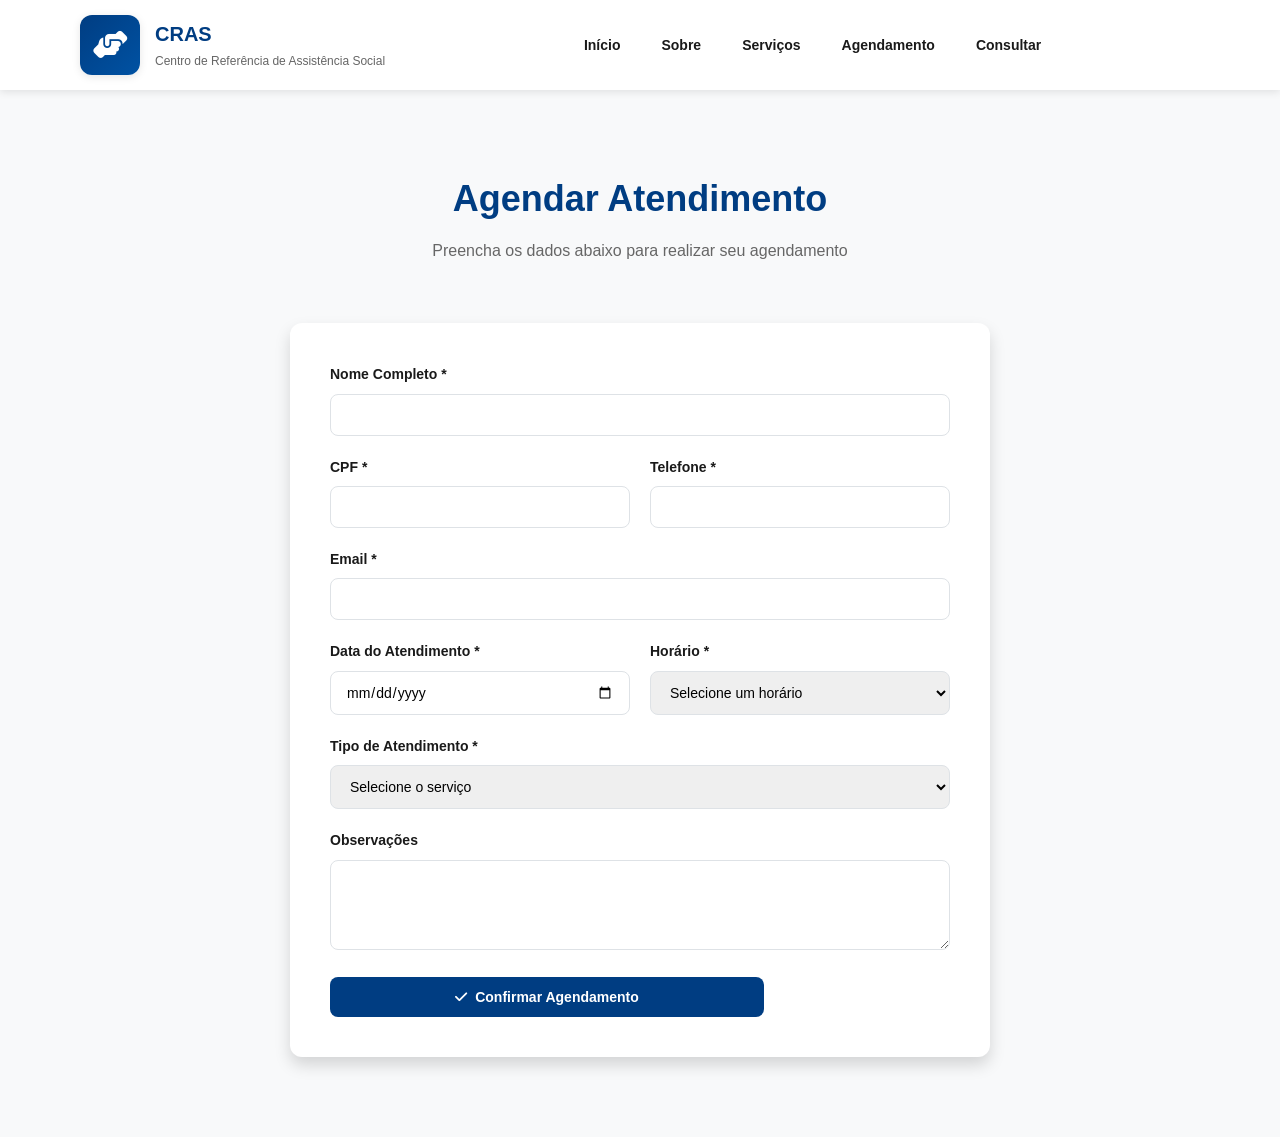
==== agendamento.html @ 46a053cc "Primeiro commit" ====
<!doctype html>
<html lang="pt-BR">
<head>
  <meta charset="utf-8" />
  <meta name="viewport" content="width=device-width, initial-scale=1" />
  <title>Agendamento - CRAS</title>
  <link rel="stylesheet" href="styles.css" />
  <link rel="stylesheet" href="https://cdnjs.cloudflare.com/ajax/libs/font-awesome/6.4.0/css/all.min.css">
</head>
<body>

<header class="header-principal">
  <div class="container-fluid header-content">

    <div class="logo-section">
      <div class="logo">
        <i class="fas fa-hands-helping"></i>
      </div>
      <div class="logo-text">
        <h1>CRAS</h1>
        <p>Centro de Referência de Assistência Social</p>
      </div>
    </div>

    <nav class="nav-principal">
      <a href="index.html" class="nav-link">Início</a>
      <a href="sobre.html" class="nav-link">Sobre</a>
      <a href="servicos.html" class="nav-link">Serviços</a>
      <a href="agendamento.html" class="nav-link active">Agendamento</a>
      <a href="consulta.html" class="nav-link">Consultar</a>
    </nav>

  </div>
</header>

<section class="agendamento">
  <div class="container-fluid">
    <div class="section-header">
      <h2>Agendar Atendimento</h2>
      <p>Preencha os dados abaixo para realizar seu agendamento</p>
    </div>

    <div class="form-agendamento" style="max-width:700px;margin:0 auto;">

      <form id="formAgendamento">

        <div class="form-group">
          <label for="nome">Nome Completo *</label>
          <input type="text" id="nome" name="nome" required>
        </div>

        <div class="form-row">
          <div class="form-group">
            <label for="cpf">CPF *</label>
            <input type="text" id="cpf" name="cpf" required>
          </div>

          <div class="form-group">
            <label for="telefone">Telefone *</label>
            <input type="tel" id="telefone" name="telefone" required>
          </div>
        </div>

        <div class="form-group">
          <label for="email">Email *</label>
          <input type="email" id="email" name="email" required>
        </div>

        <div class="form-row">
          <div class="form-group">
            <label for="data">Data do Atendimento *</label>
            <input type="date" id="data" name="data" required>
          </div>

          <div class="form-group">
            <label for="hora">Horário *</label>
            <select id="hora" name="hora" required>
              <option value="">Selecione um horário</option>
              <option value="08:00">08:00</option>
              <option value="09:00">09:00</option>
              <option value="10:00">10:00</option>
              <option value="14:00">14:00</option>
              <option value="15:00">15:00</option>
              <option value="16:00">16:00</option>
            </select>
          </div>
        </div>

        <div class="form-group">
          <label for="servico">Tipo de Atendimento *</label>
          <select id="servico" name="servico" required>
            <option value="">Selecione o serviço</option>
            <option value="cadastro">Cadastro Único</option>
            <option value="acompanhamento">Acompanhamento Familiar</option>
            <option value="educacao">Programa Educacional</option>
            <option value="encaminhamento">Encaminhamento</option>
          </select>
        </div>

        <div class="form-group">
          <label for="observacoes">Observações</label>
          <textarea id="observacoes" name="observacoes" rows="4"></textarea>
        </div>

        <button type="submit" class="btn btn-primary btn-block">
          <i class="fas fa-check"></i> Confirmar Agendamento
        </button>

      </form>

    </div>
  </div>
</section>

<script src="app.js"></script>
</body>
</html>
---- styles.css ----
/* ================== VARIÁVEIS E RESET ================== */
:root {
  --primary: #003d82;
  --primary-light: #0052a3;
  --secondary: #1a5490;
  --accent: #d4af37;
  --success: #28a745;
  --danger: #dc3545;
  --warning: #ffc107;
  --info: #17a2b8;
  
  --bg-light: #f8f9fa;
  --bg-white: #ffffff;
  --text-dark: #1a1a1a;
  --text-muted: #666666;
  --border-color: #dee2e6;
  --shadow: 0 2px 8px rgba(0, 0, 0, 0.1);
  --shadow-lg: 0 8px 16px rgba(0, 0, 0, 0.15);
  
  --font-primary: 'Segoe UI', Tahoma, Geneva, Verdana, sans-serif;
}

* {
  margin: 0;
  padding: 0;
  box-sizing: border-box;
}

html {
  scroll-behavior: smooth;
}

body {
  font-family: var(--font-primary);
  color: var(--text-dark);
  background-color: var(--bg-light);
  line-height: 1.6;
}

/* ================== CONTAINER ================== */
.container-fluid {
  max-width: 1200px;
  margin: 0 auto;
  padding: 0 20px;
}

/* ================== TOPBAR ================== */
.topbar {
  background-color: var(--primary);
  color: white;
  padding: 10px 0;
  font-size: 13px;
  border-bottom: 3px solid var(--accent);
}

.topbar {
  display: flex;
  justify-content: space-between;
  align-items: center;
  padding: 10px 40px;
}

.topbar-left,
.topbar-right {
  display: flex;
  gap: 25px;
  align-items: center;
}

.topbar-left span,
.topbar-right a {
  color: white;
  text-decoration: none;
  transition: color 0.3s;
}

.topbar-left span:hover,
.topbar-right a:hover {
  color: var(--accent);
}

.divider {
  color: rgba(255, 255, 255, 0.3);
}

.topbar i {
  margin-right: 5px;
}

@media (max-width: 768px) {
  .topbar {
    flex-direction: column;
    gap: 10px;
    padding: 10px 20px;
  }
  
  .topbar-left,
  .topbar-right {
    flex-wrap: wrap;
    gap: 15px;
  }
}

/* ================== HEADER PRINCIPAL ================== */
.header-principal {
  background-color: var(--bg-white);
  box-shadow: var(--shadow);
  position: sticky;
  top: 0;
  z-index: 100;
}

.header-principal .container-fluid {
  padding: 15px 40px;
}

.header-content {
  display: flex;
  justify-content: space-between;
  align-items: center;
  gap: 40px;
}

.logo-section {
  display: flex;
  align-items: center;
  gap: 15px;
  flex-shrink: 0;
}

.logo {
  width: 60px;
  height: 60px;
  background: linear-gradient(135deg, var(--primary) 0%, var(--primary-light) 100%);
  color: white;
  display: flex;
  align-items: center;
  justify-content: center;
  border-radius: 12px;
  font-size: 28px;
  box-shadow: var(--shadow);
}

.logo-text h1 {
  margin: 0;
  font-size: 20px;
  color: var(--primary);
  font-weight: 700;
}

.logo-text p {
  margin: 2px 0 0 0;
  font-size: 12px;
  color: var(--text-muted);
}

/* ================== NAVEGAÇÃO PRINCIPAL ================== */
.nav-principal {
  display: flex;
  gap: 5px;
  align-items: center;
  flex: 1;
  justify-content: center;
  flex-wrap: wrap;
}

.nav-link {
  text-decoration: none;
  color: var(--text-dark);
  padding: 12px 18px;
  border-radius: 8px;
  font-weight: 600;
  font-size: 14px;
  transition: all 0.3s;
  display: flex;
  align-items: center;
  gap: 6px;
  white-space: nowrap;
}

.nav-link:hover {
  background-color: var(--bg-light);
  color: var(--primary);
}

.nav-link.active {
  background-color: var(--primary);
  color: white;
}

.nav-link i {
  font-size: 16px;
}

/* ================== HEADER ACTIONS ================== */
.header-actions {
  display: flex;
  gap: 15px;
  align-items: center;
  flex-shrink: 0;
}

.btn-menu {
  display: none;
  background: none;
  border: none;
  font-size: 24px;
  cursor: pointer;
  color: var(--primary);
}

@media (max-width: 1024px) {
  .header-content {
    gap: 20px;
  }
  
  .nav-principal {
    gap: 0;
  }
  
  .nav-link {
    padding: 10px 14px;
    font-size: 13px;
  }
}

@media (max-width: 768px) {
  .header-content {
    flex-wrap: wrap;
    gap: 15px;
  }
  
  .nav-principal {
    display: none;
    width: 100%;
    flex-direction: column;
    gap: 0;
  }
  
  .nav-principal.mobile-active {
    display: flex;
  }
  
  .btn-menu {
    display: block;
  }
}

/* ================== BOTÕES ================== */
.btn {
  padding: 12px 5px;
  width: fit-content;
  border: none;
  border-radius: 8px;
  font-weight: 600;
  cursor: pointer;
  transition: all 0.3s;
  display: inline-flex;
  align-items: center;
  gap: 8px;
  font-family: var(--font-primary);
  font-size: 14px;
}

.btn-primary {
  background-color: var(--primary);
  color: white;
}

.btn-primary:hover {
  background-color: var(--primary-light);
  box-shadow: var(--shadow-lg);
  transform: translateY(-2px);
}

.btn-secondary {
  background-color: transparent;
  color: white;
  border: 2px solid white;
}

.btn-secondary:hover {
  background-color: rgba(255, 255, 255, 0.1);
}

.btn-lg {
  padding: 14px 32px;
  font-size: 16px;
}

.btn-block {
  width: 70%;
  justify-content: center;
}

/* ================== HERO SECTION ================== */
.hero {
  background: linear-gradient(135deg, var(--primary) 0%, var(--primary-light) 100%),
              url('https://images.unsplash.com/photo-1552664730-d307ca884978?w=1200');
  background-size: cover;
  background-position: center;
  background-attachment: fixed;
  color: white;
  padding: 100px 40px;
  position: relative;
  overflow: hidden;
}

.hero-overlay {
  position: absolute;
  inset: 0;
  background: rgba(0, 61, 130, 0.85);
}

.hero-content {
  position: relative;
  z-index: 2;
  max-width: 600px;
}

.hero h2 {
  font-size: 48px;
  font-weight: 700;
  margin-bottom: 15px;
  line-height: 1.2;
}

.hero p {
  font-size: 20px;
  margin-bottom: 30px;
  line-height: 1.5;
  opacity: 0.95;
}

.hero-buttons {
  display: flex;
  gap: 15px;
  flex-wrap: wrap;
}

@media (max-width: 768px) {
  .hero {
    padding: 60px 20px;
  }
  
  .hero h2 {
    font-size: 36px;
  }
  
  .hero p {
    font-size: 16px;
  }
  
  .hero-buttons {
    flex-direction: column;
  }
  
  .btn-lg {
    width: 100%;
  }
}

/* ================== SEÇÃO SERVIÇOS ================== */
.servicos {
  padding: 80px 40px;
  background-color: var(--bg-white);
}

.section-header {
  text-align: center;
  margin-bottom: 60px;
}

.section-header h2 {
  font-size: 36px;
  color: var(--primary);
  margin-bottom: 10px;
  font-weight: 700;
}

.section-header p {
  font-size: 16px;
  color: var(--text-muted);
}

.servicos-grid {
  display: grid;
  grid-template-columns: repeat(auto-fit, minmax(280px, 1fr));
  gap: 30px;
  margin-bottom: 40px;
}

.servico-card {
  background-color: var(--bg-light);
  padding: 30px;
  border-radius: 12px;
  text-align: center;
  transition: all 0.3s;
  border: 1px solid var(--border-color);
}

.servico-card:hover {
  transform: translateY(-8px);
  box-shadow: var(--shadow-lg);
  background-color: var(--bg-white);
}

.servico-icon {
  width: 70px;
  height: 70px;
  background-color: var(--primary);
  color: white;
  border-radius: 12px;
  display: flex;
  align-items: center;
  justify-content: center;
  margin: 0 auto 20px;
  font-size: 32px;
}

.servico-card h3 {
  font-size: 18px;
  color: var(--primary);
  margin-bottom: 12px;
  font-weight: 700;
}

.servico-card p {
  color: var(--text-muted);
  font-size: 14px;
  margin-bottom: 20px;
  line-height: 1.6;
}

.link-mais {
  color: var(--primary);
  text-decoration: none;
  font-weight: 600;
  transition: color 0.3s;
}

.link-mais:hover {
  color: var(--primary-light);
}

/* ================== AGENDAMENTO ================== */
.agendamento {
  padding: 80px 40px;
  background-color: var(--bg-light);
}

.agendamento-wrapper {
  display: grid;
  grid-template-columns: 1fr 1fr;
  gap: 60px;
  align-items: start;
}

.agendamento-info h2 {
  font-size: 32px;
  color: var(--primary);
  margin-bottom: 10px;
  font-weight: 700;
}

.agendamento-info > p {
  color: var(--text-muted);
  margin-bottom: 40px;
  font-size: 16px;
}

.info-items {
  display: flex;
  flex-direction: column;
  gap: 25px;
}

.info-item {
  display: flex;
  gap: 20px;
}

.info-item i {
  width: 50px;
  height: 50px;
  background-color: var(--primary);
  color: white;
  border-radius: 10px;
  display: flex;
  align-items: center;
  justify-content: center;
  flex-shrink: 0;
  font-size: 20px;
}

.info-item h4 {
  margin: 0 0 5px 0;
  color: var(--primary);
  font-size: 16px;
}

.info-item p {
  margin: 0;
  color: var(--text-muted);
  font-size: 14px;
}

/* ================== FORMULÁRIO ================== */
.form-agendamento {
  background-color: var(--bg-white);
  padding: 40px;
  border-radius: 12px;
  box-shadow: var(--shadow-lg);
}

.form-group {
  margin-bottom: 20px;
}

.form-group label {
  display: block;
  margin-bottom: 8px;
  font-weight: 600;
  color: var(--text-dark);
  font-size: 14px;
}

.form-group input,
.form-group select,
.form-group textarea {
  width: 100%;
  padding: 12px 15px;
  border: 1px solid var(--border-color);
  border-radius: 8px;
  font-family: var(--font-primary);
  font-size: 14px;
  transition: border-color 0.3s;
}

.form-group input:focus,
.form-group select:focus,
.form-group textarea:focus {
  outline: none;
  border-color: var(--primary);
  box-shadow: 0 0 0 3px rgba(0, 61, 130, 0.1);
}

.form-row {
  display: grid;
  grid-template-columns: 1fr 1fr;
  gap: 20px;
}

.form-group textarea {
  resize: vertical;
  font-family: var(--font-primary);
}

@media (max-width: 768px) {
  .agendamento-wrapper {
    grid-template-columns: 1fr;
    gap: 40px;
  }
  
  .form-row {
    grid-template-columns: 1fr;
  }
}

/* ================== AVISOS ================== */
.avisos {
  padding: 80px 40px;
  background-color: var(--bg-white);
}

.avisos-grid {
  display: grid;
  grid-template-columns: repeat(auto-fit, minmax(300px, 1fr));
  gap: 30px;
}

.aviso-card {
  background-color: var(--bg-light);
  padding: 30px;
  border-radius: 12px;
  border-left: 5px solid var(--primary);
  transition: all 0.3s;
}

.aviso-card:hover {
  transform: translateY(-5px);
  box-shadow: var(--shadow-lg);
}

.aviso-destaque {
  background-color: linear-gradient(135deg, rgba(0, 61, 130, 0.05), rgba(0, 82, 163, 0.05));
  border-left-color: var(--accent);
}

.aviso-tag {
  display: inline-block;
  background-color: var(--primary);
  color: white;
  padding: 5px 12px;
  border-radius: 20px;
  font-size: 12px;
  font-weight: 600;
  margin-bottom: 15px;
}

.aviso-destaque .aviso-tag {
  background-color: var(--accent);
  color: var(--primary);
}

.aviso-card h3 {
  color: var(--primary);
  margin: 0 0 10px 0;
  font-size: 18px;
  font-weight: 700;
}

.aviso-card p {
  color: var(--text-muted);
  margin: 0 0 15px 0;
  font-size: 14px;
  line-height: 1.6;
}

/* ================== RODAPÉ ================== */
.footer {
  background-color: var(--primary);
  color: white;
  padding: 50px 40px 20px;
  margin-top: 40px;
}

.footer-content {
  display: grid;
  grid-template-columns: repeat(auto-fit, minmax(250px, 1fr));
  gap: 40px;
  margin-bottom: 30px;
  padding-bottom: 30px;
  border-bottom: 1px solid rgba(255, 255, 255, 0.1);
}

.footer-section h4 {
  font-size: 16px;
  margin-bottom: 15px;
  font-weight: 700;
}

.footer-section p {
  color: rgba(255, 255, 255, 0.8);
  font-size: 14px;
  margin-bottom: 10px;
}

.footer-section ul {
  list-style: none;
}

.footer-section ul li {
  margin-bottom: 8px;
}

.footer-section a {
  color: rgba(255, 255, 255, 0.8);
  text-decoration: none;
  transition: color 0.3s;
  font-size: 14px;
}

.footer-section a:hover {
  color: var(--accent);
}

.footer-social {
  display: flex;
  gap: 15px;
}

.footer-social a {
  width: 40px;
  height: 40px;
  background-color: rgba(255, 255, 255, 0.1);
  border-radius: 50%;
  display: flex;
  align-items: center;
  justify-content: center;
  font-size: 18px;
  transition: all 0.3s;
}

.footer-social a:hover {
  background-color: var(--accent);
  color: var(--primary);
  transform: translateY(-3px);
}

.footer-bottom {
  text-align: center;
  padding-top: 20px;
  color: rgba(255, 255, 255, 0.7);
  font-size: 13px;
}

/* ================== RESPONSIVIDADE ================== */
@media (max-width: 1024px) {
  .header-principal .container-fluid {
    padding: 12px 20px;
  }
  
  .hero {
    padding: 70px 20px;
  }
  
  .servicos,
  .agendamento,
  .avisos,
  .footer {
    padding: 60px 20px;
  }
  
  .section-header h2 {
    font-size: 28px;
  }
}

@media (max-width: 768px) {
  .topbar {
    padding: 10px 20px;
    font-size: 12px;
  }
  
  .logo-section {
    gap: 10px;
  }
  
  .logo {
    width: 50px;
    height: 50px;
    font-size: 24px;
  }
  
  .logo-text h1 {
    font-size: 18px;
  }
  
  .header-actions {
    gap: 10px;
  }
  
  .hero {
    padding: 50px 20px;
  }
  
  .hero h2 {
    font-size: 28px;
  }
  
  .servicos,
  .agendamento,
  .avisos,
  .footer {
    padding: 40px 20px;
  }
  
  .section-header h2 {
    font-size: 24px;
  }
  
  .form-agendamento {
    padding: 25px;
  }
  
  .footer-content {
    gap: 30px;
  }
}

/* ================== UTILITÁRIOS ================== */
.active {
  border-color: var(--primary);
}
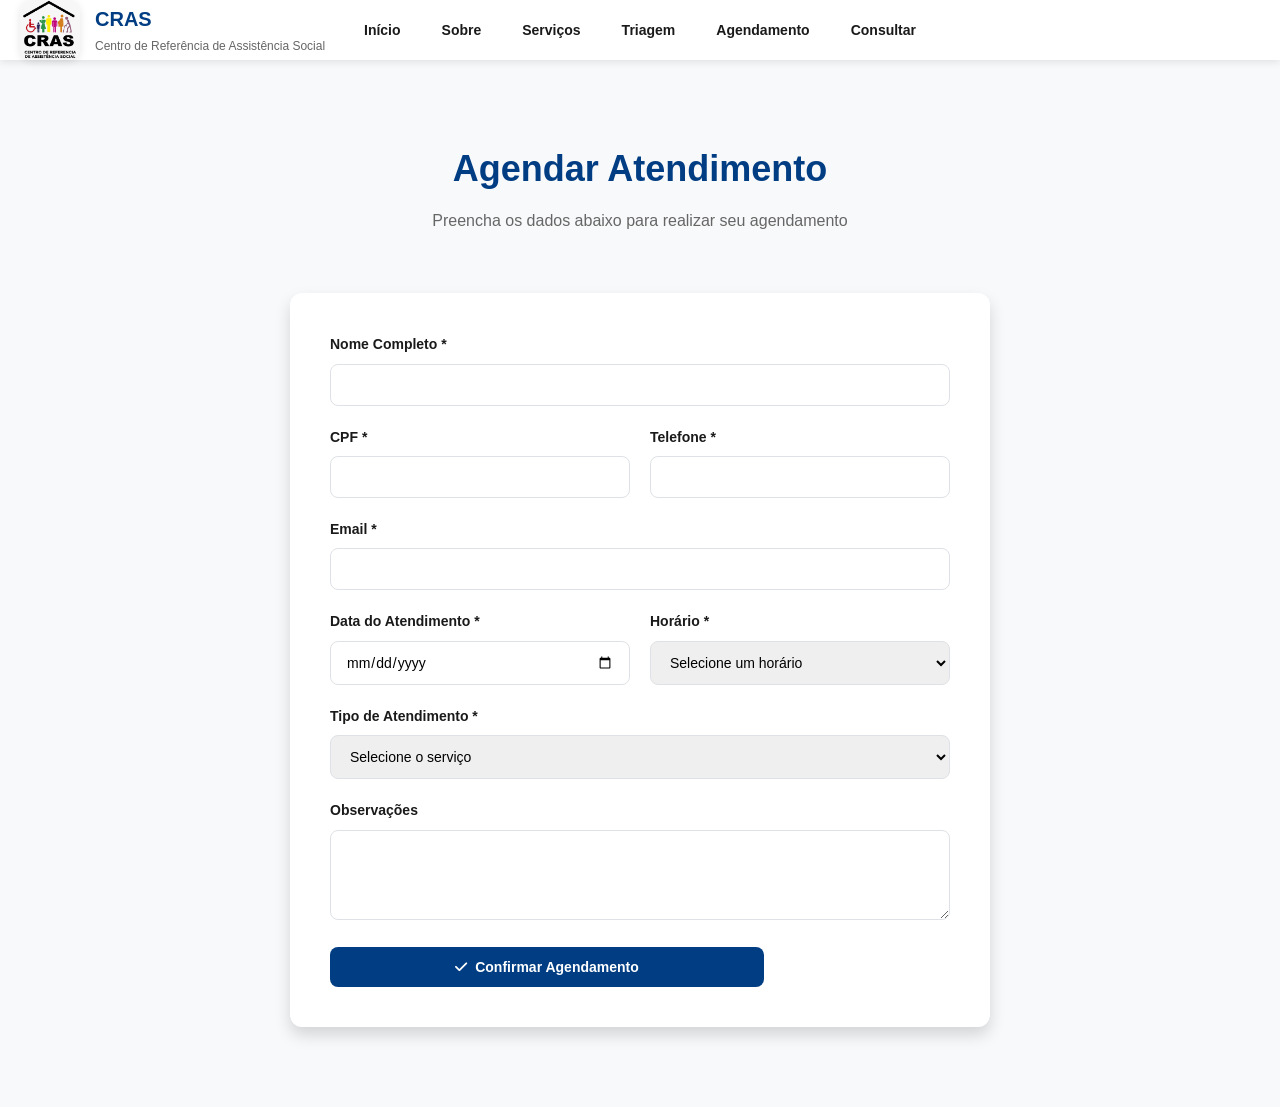
==== commit 12b3b7c6: "adição de paginas de noticia" ====
--- a/agendamento.html
+++ b/agendamento.html
@@ -10,11 +10,11 @@
 <body>
 
 <header class="header-principal">
-  <div class="container-fluid header-content">
+  <div class="header-content">
 
     <div class="logo-section">
       <div class="logo">
-        <i class="fas fa-hands-helping"></i>
+        <img src="imagens/logo.jpg" alt="Logo CRAS" class="logo-img">
       </div>
       <div class="logo-text">
         <h1>CRAS</h1>
@@ -26,7 +26,8 @@
       <a href="index.html" class="nav-link">Início</a>
       <a href="sobre.html" class="nav-link">Sobre</a>
       <a href="servicos.html" class="nav-link">Serviços</a>
-      <a href="agendamento.html" class="nav-link active">Agendamento</a>
+      <a href="triagem.html" class="nav-link">Triagem</a>
+      <a href="agendamento.html" class="nav-link">Agendamento</a>
       <a href="consulta.html" class="nav-link">Consultar</a>
     </nav>
 
--- a/styles.css
+++ b/styles.css
@@ -115,10 +115,9 @@
 }
 
 .header-content {
-  display: flex;
-  justify-content: space-between;
-  align-items: center;
-  gap: 40px;
+  display: grid;
+  grid-template-columns: auto 1fr auto;
+  align-items: center;
 }
 
 .logo-section {
@@ -126,19 +125,27 @@
   align-items: center;
   gap: 15px;
   flex-shrink: 0;
+  margin-left: 20px;
 }
 
 .logo {
-  width: 60px;
-  height: 60px;
-  background: linear-gradient(135deg, var(--primary) 0%, var(--primary-light) 100%);
-  color: white;
+  width: 60px;          /* Mantém a largura que você tinha antes */
+  height: 60px;         /* Mantém a altura */
+  border-radius: 12px;  /* Mantém as bordas arredondadas */
+  box-shadow: var(--shadow); /* Mantém a sombrinha charmosa */
+  overflow: hidden;     /* Não deixa a foto vazar das bordas arredondadas */
+  padding: 0;
   display: flex;
   align-items: center;
   justify-content: center;
-  border-radius: 12px;
-  font-size: 28px;
-  box-shadow: var(--shadow);
+  flex-shrink: 0;
+}
+
+.logo-img {
+  width: 100%;
+  height: 100%;
+  object-fit: cover;    /* Preenche o espaço sem esticar/amassar a foto */
+  display: block;
 }
 
 .logo-text h1 {
@@ -156,12 +163,17 @@
 
 /* ================== NAVEGAÇÃO PRINCIPAL ================== */
 .nav-principal {
-  display: flex;
+  position: absolute;
+  left: 50%;
+  transform: translateX(-50%);
+  display: flex;
+  align-items: center;
   gap: 5px;
-  align-items: center;
-  flex: 1;
-  justify-content: center;
-  flex-wrap: wrap;
+}
+
+.nav-principal {
+  grid-column: 3;
+  justify-self: end;
 }
 
 .nav-link {
@@ -294,42 +306,95 @@
 }
 
 /* ================== HERO SECTION ================== */
-.hero {
-  background: linear-gradient(135deg, var(--primary) 0%, var(--primary-light) 100%),
-              url('https://images.unsplash.com/photo-1552664730-d307ca884978?w=1200');
+/* ================== HERO SLIDER (BANNER PRINCIPAL) ================== */
+.hero-slider-container {
+  position: relative;
+  width: 100%;
+  height: 85vh; /* Ocupa 85% da altura da tela */
+  min-height: 500px;
+  overflow: hidden;
+  background-color: var(--primary); /* Cor de fundo caso a imagem demore a carregar */
+}
+
+.hero-slide {
+  position: absolute;
+  top: 0;
+  left: 0;
+  width: 100%;
+  height: 100%;
   background-size: cover;
-  background-position: center;
-  background-attachment: fixed;
-  color: white;
-  padding: 100px 40px;
-  position: relative;
-  overflow: hidden;
-}
-
+  background-position: center right;
+  background-repeat: no-repeat;
+  opacity: 0;
+  transition: opacity 1s ease-in-out; /* Esta é a mágica do Fade (transição suave) */
+  display: flex;
+  align-items: center;
+  z-index: 1;
+}
+
+/* O slide ativo fica visível e por cima */
+.hero-slide.active {
+  opacity: 1;
+  z-index: 2;
+}
+
+/* Mantendo o seu degradê azul elegante por cima das imagens */
 .hero-overlay {
   position: absolute;
-  inset: 0;
-  background: rgba(0, 61, 130, 0.85);
-}
-
-.hero-content {
+  top: 0;
+  left: 0;
+  width: 100%;
+  height: 100%;
+  background: linear-gradient(to right,
+      rgba(38, 65, 143, 1) 0%, 
+      rgba(38, 65, 143, 0.9) 30%, 
+      rgba(38, 65, 143, 0.6) 60%, 
+      rgba(38, 65, 143, 0.1) 100% 
+    );
+  z-index: 3;
+}
+
+.hero-slide .hero-content {
   position: relative;
-  z-index: 2;
-  max-width: 600px;
-}
-
-.hero h2 {
+  z-index: 4; /* Fica acima do degradê */
+  max-width: 800px;
+  margin-left: 0; /* Alinhado à esquerda como na sua imagem original */
+  color: white;
+  padding: 0 40px;
+  transform: translateY(20px);
+  transition: transform 0.8s ease-out, opacity 0.8s ease-out;
+}
+
+.hero-slide.active .hero-content {
+  transform: translateY(0);
+}
+
+.badge-noticia {
+  display: inline-block;
+  background-color: var(--accent);
+  color: var(--primary);
+  font-weight: bold;
+  font-size: 12px;
+  padding: 5px 12px;
+  border-radius: 20px;
+  margin-bottom: 15px;
+  text-transform: uppercase;
+  letter-spacing: 1px;
+}
+
+.hero-slider-container h2 {
   font-size: 48px;
   font-weight: 700;
   margin-bottom: 15px;
   line-height: 1.2;
 }
 
-.hero p {
+.hero-slider-container p {
   font-size: 20px;
   margin-bottom: 30px;
   line-height: 1.5;
   opacity: 0.95;
+  max-width: 600px;
 }
 
 .hero-buttons {
@@ -338,25 +403,52 @@
   flex-wrap: wrap;
 }
 
+/* Bolinhas de navegação do Slider */
+.hero-indicators {
+  position: absolute;
+  bottom: 30px;
+  left: 50%;
+  transform: translateX(-50%);
+  display: flex;
+  gap: 10px;
+  z-index: 5;
+}
+
+.dot {
+  width: 12px;
+  height: 12px;
+  background-color: rgba(255, 255, 255, 0.5);
+  border-radius: 50%;
+  cursor: pointer;
+  transition: background-color 0.3s, transform 0.3s;
+}
+
+.dot.active {
+  background-color: var(--accent); /* Fica dourado quando ativo */
+  transform: scale(1.3);
+}
+
+/* Responsividade do Hero Slider */
 @media (max-width: 768px) {
-  .hero {
-    padding: 60px 20px;
-  }
-  
-  .hero h2 {
-    font-size: 36px;
-  }
-  
-  .hero p {
+  .hero-slider-container h2 {
+    font-size: 32px;
+  }
+  .hero-slider-container p {
     font-size: 16px;
   }
-  
+  .hero-slide .hero-content {
+    padding: 0 20px;
+    text-align: center;
+    margin: 0 auto;
+  }
+  .hero-overlay {
+    background: linear-gradient(to bottom,
+      rgba(38, 65, 143, 0.8) 0%, 
+      rgba(38, 65, 143, 1) 100% 
+    );
+  }
   .hero-buttons {
-    flex-direction: column;
-  }
-  
-  .btn-lg {
-    width: 100%;
+    justify-content: center;
   }
 }
 
@@ -733,9 +825,12 @@
     font-size: 12px;
   }
   
-  .logo-section {
-    gap: 10px;
-  }
+ .logo-section {
+  margin-left: 100px;
+}
+.logo-section {
+  grid-column: 1;
+}
   
   .logo {
     width: 50px;
@@ -746,10 +841,21 @@
   .logo-text h1 {
     font-size: 18px;
   }
+  .header-content {
+  position: relative;
+  display: flex;
+  align-items: center;
+}
   
   .header-actions {
-    gap: 10px;
-  }
+  justify-self: end;
+}
+.header-inner {
+  width: 100%;
+  display: grid;
+  grid-template-columns: auto 1fr auto;
+  align-items: center;
+}
   
   .hero {
     padding: 50px 20px;
@@ -782,4 +888,228 @@
 /* ================== UTILITÁRIOS ================== */
 .active {
   border-color: var(--primary);
+}
+
+/* ================== CARROSSEL DE DESTAQUES ================== */
+.destaques {
+  padding: 80px 40px;
+  background-color: var(--bg-light);
+}
+
+.carrossel-container {
+  display: flex;
+  align-items: center;
+  justify-content: center;
+  position: relative;
+  gap: 15px;
+}
+
+.carrossel-wrapper {
+  overflow: hidden;
+  width: 100%;
+  max-width: 1000px; /* Limita a largura máxima para não esticar muito em telas gigantes */
+}
+
+.carrossel-track {
+  display: flex;
+  transition: transform 0.4s ease-in-out;
+  gap: 20px;
+}
+
+.cartao-carrossel {
+  background-color: var(--bg-white);
+  border-radius: 12px;
+  padding: 30px 20px;
+  /* Calcula a largura para mostrar 3 cartões, descontando o gap de 20px */
+  min-width: calc(33.333% - 13.5px); 
+  box-shadow: var(--shadow);
+  text-align: center;
+  border: 1px solid var(--border-color);
+  transition: all 0.3s;
+  display: flex;
+  flex-direction: column;
+  align-items: center;
+}
+
+.cartao-carrossel:hover {
+  transform: translateY(-5px);
+  box-shadow: var(--shadow-lg);
+}
+
+.cartao-icone {
+  width: 60px;
+  height: 60px;
+  background-color: rgba(0, 61, 130, 0.1); /* Fundo sutil baseado na sua cor primária */
+  color: var(--primary);
+  border-radius: 50%;
+  display: flex;
+  align-items: center;
+  justify-content: center;
+  font-size: 24px;
+  margin-bottom: 20px;
+}
+
+.cartao-carrossel h3 {
+  color: var(--primary);
+  margin-bottom: 12px;
+  font-size: 20px;
+}
+
+.cartao-carrossel p {
+  color: var(--text-muted);
+  font-size: 14px;
+  margin-bottom: 25px;
+  flex-grow: 1; /* Empurra o botão sempre para o final do cartão */
+}
+
+.btn-nav {
+  background-color: var(--bg-white);
+  border: 1px solid var(--border-color);
+  width: 45px;
+  height: 45px;
+  border-radius: 50%;
+  font-size: 18px;
+  color: var(--primary);
+  cursor: pointer;
+  display: flex;
+  align-items: center;
+  justify-content: center;
+  box-shadow: var(--shadow);
+  transition: all 0.3s;
+  flex-shrink: 0;
+  z-index: 10;
+}
+
+.btn-nav:hover {
+  background-color: var(--primary);
+  color: white;
+}
+
+/* Responsividade do Carrossel */
+@media (max-width: 992px) {
+  .cartao-carrossel {
+    min-width: calc(50% - 10px); /* 2 cartões no tablet */
+  }
+}
+
+@media (max-width: 768px) {
+  .cartao-carrossel {
+    min-width: 100%; /* 1 cartão no celular */
+  }
+  .destaques {
+    padding: 40px 20px;
+  }
+}
+/* ================== PÁGINA DE NOTÍCIA INTERNA ================== */
+.noticia-interna {
+  padding: 40px 20px 80px;
+  background-color: var(--bg-light);
+}
+
+.noticia-interna .container-fluid {
+  max-width: 800px; /* Deixa o texto mais estreito para facilitar a leitura */
+  background-color: var(--bg-white);
+  padding: 40px;
+  border-radius: 12px;
+  box-shadow: var(--shadow);
+}
+
+.btn-voltar {
+  display: inline-block;
+  color: var(--text-muted);
+  text-decoration: none;
+  font-size: 14px;
+  font-weight: 600;
+  margin-bottom: 20px;
+  transition: color 0.3s;
+}
+
+.btn-voltar:hover {
+  color: var(--primary);
+}
+
+.noticia-header h1 {
+  color: var(--primary);
+  font-size: 32px;
+  line-height: 1.3;
+  margin: 15px 0;
+}
+
+.noticia-meta {
+  display: flex;
+  gap: 20px;
+  color: var(--text-muted);
+  font-size: 13px;
+  margin-bottom: 30px;
+  border-bottom: 1px solid var(--border-color);
+  padding-bottom: 20px;
+}
+
+.noticia-imagem-destaque {
+  width: 100%;
+  height: 350px;
+  border-radius: 12px;
+  background-size: cover;
+  background-position: center;
+  margin-bottom: 30px;
+}
+
+.noticia-corpo {
+  color: var(--text-dark);
+  font-size: 16px;
+  line-height: 1.8;
+}
+
+.noticia-lead {
+  font-size: 18px;
+  font-weight: 600;
+  color: var(--secondary);
+  margin-bottom: 25px;
+}
+
+.noticia-corpo h2 {
+  color: var(--primary);
+  font-size: 24px;
+  margin: 30px 0 15px;
+}
+
+.noticia-corpo p {
+  margin-bottom: 20px;
+}
+
+.noticia-box-info {
+  background-color: rgba(0, 61, 130, 0.05);
+  border-left: 4px solid var(--accent);
+  padding: 20px;
+  border-radius: 0 8px 8px 0;
+  margin: 25px 0;
+}
+
+.noticia-box-info ul {
+  list-style: none;
+}
+
+.noticia-box-info li {
+  margin-bottom: 10px;
+}
+
+.noticia-acoes {
+  margin-top: 40px;
+  display: flex;
+  gap: 15px;
+  flex-wrap: wrap;
+  padding-top: 30px;
+  border-top: 1px solid var(--border-color);
+}
+
+@media (max-width: 768px) {
+  .noticia-interna .container-fluid {
+    padding: 20px;
+  }
+  .noticia-header h1 {
+    font-size: 24px;
+  }
+  .noticia-imagem-destaque {
+    height: 200px;
+  }
 }
